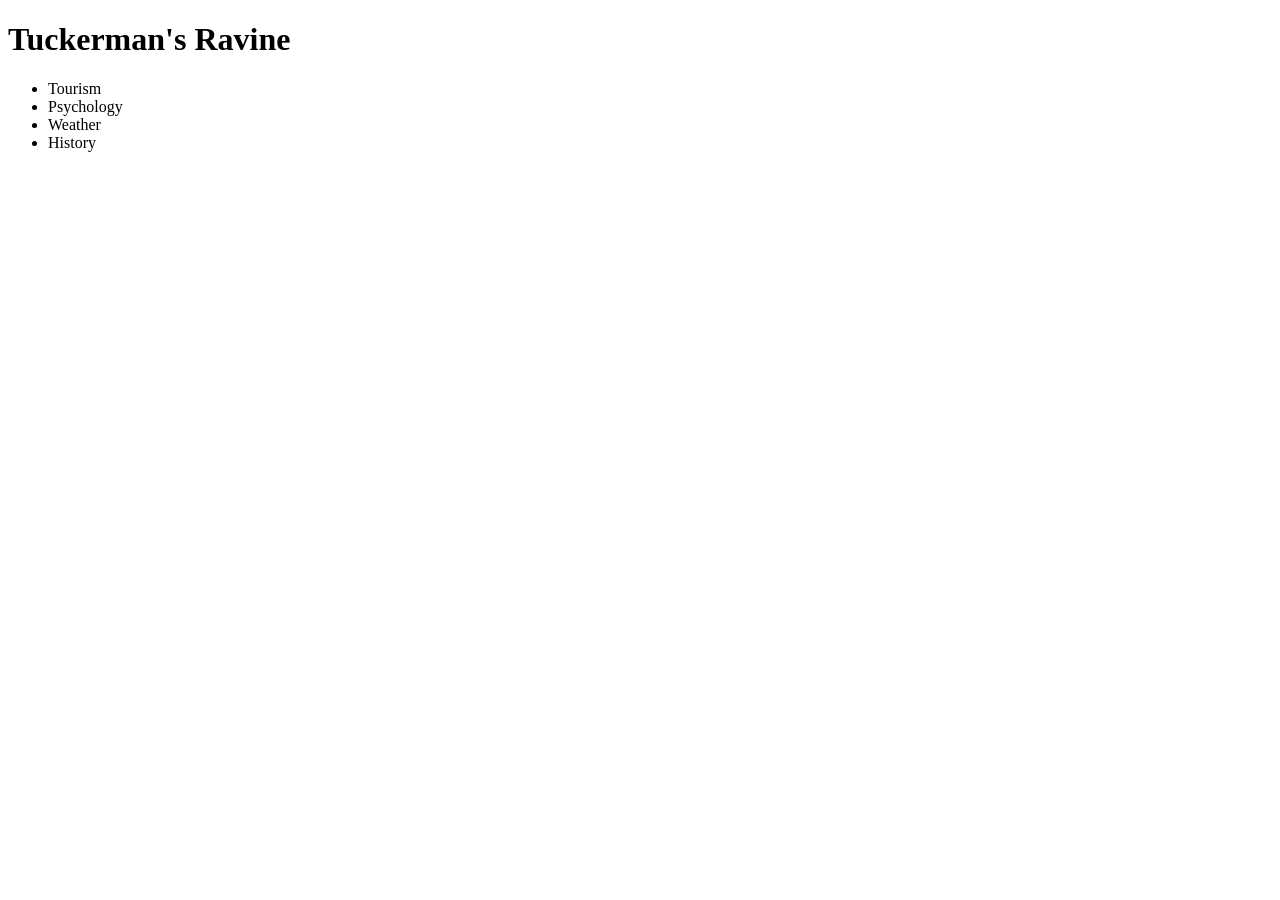
==== index.html @ 68ccd43e "init commit" ====
<!DOCTYPE html>
<html>
    <head>
        <title>Tuckerman's Ravine Project</title>
    </head>

    <body>
        <h1 id="mainTitle">Tuckerman's Ravine</h1>

        <ul>
            <li href="./tourism.html">Tourism</li>
            <li href="./psychology.html">Psychology</li>
            <li href="./weather.html">Weather</li>
            <li href="./history.html">History</li>
        </ul>


    </body>
</html>
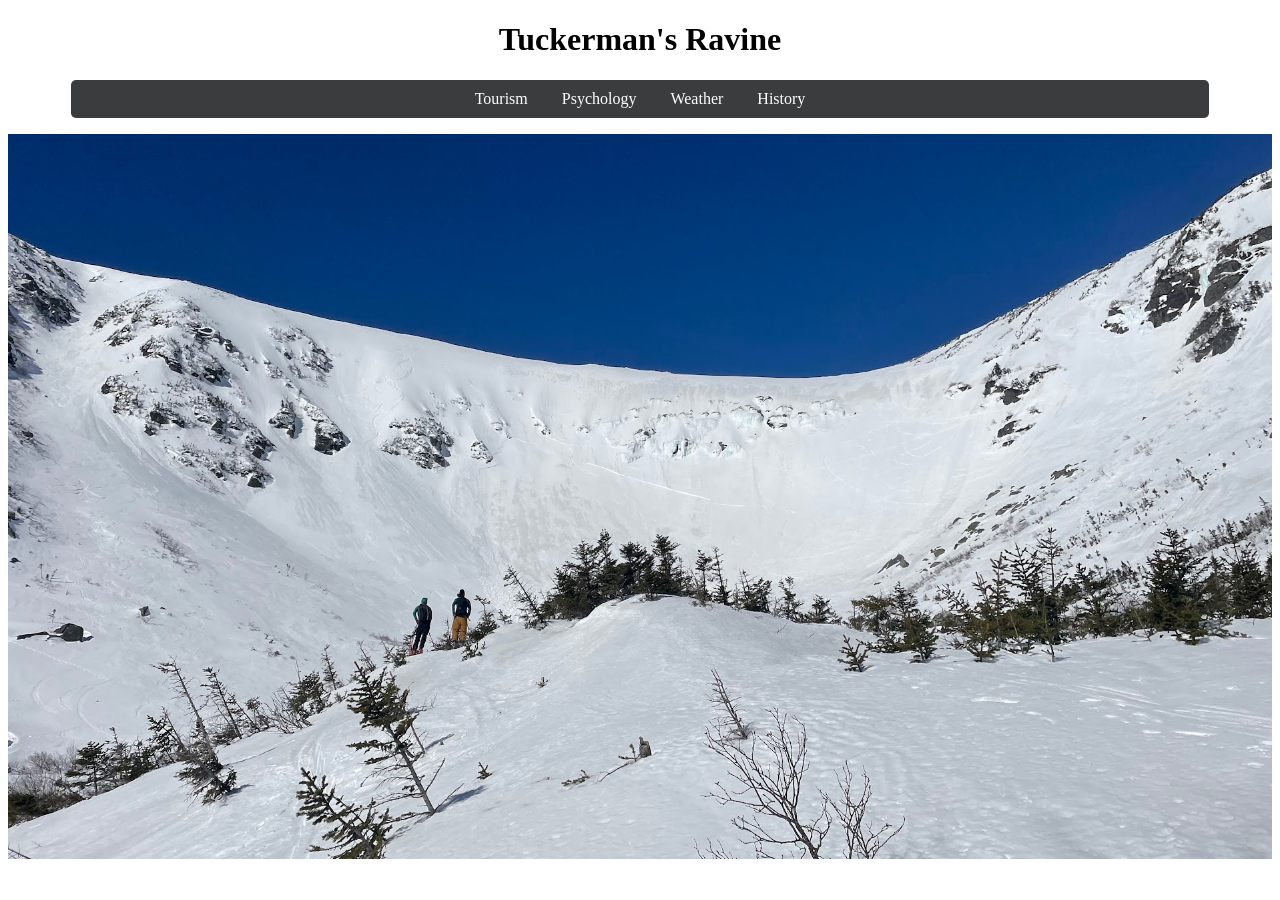
==== commit 2e24fc1b: "added some stuff" ====
--- a/index.html
+++ b/index.html
@@ -2,18 +2,20 @@
 <html>
     <head>
         <title>Tuckerman's Ravine Project</title>
+        <link rel="stylesheet" href="./indexStyle.css"/>
     </head>
 
     <body>
         <h1 id="mainTitle">Tuckerman's Ravine</h1>
 
-        <ul>
-            <li href="./tourism.html">Tourism</li>
-            <li href="./psychology.html">Psychology</li>
-            <li href="./weather.html">Weather</li>
-            <li href="./history.html">History</li>
+        <ul id="optionBar">
+            <li><a href="./tourism.html">Tourism</a></li>
+            <li><a href="./psychology.html">Psychology</a></li>
+            <li><a href="./weather,html">Weather</a></li>
+            <li><a href="./history.html">History</a></li>
         </ul>
 
+        <img id="mainPageBowl" src="./mainPageBowl.jpg"/>
 
     </body>
 </html>
--- a/indexStyle.css
+++ b/indexStyle.css
@@ -0,0 +1,41 @@
+#mainTitle {
+    text-align: center;
+    color: black;
+}
+
+#optionBar {
+    background-color: #3b3c3d;
+    border-radius: 5px;
+    margin-left: 5%;
+    margin-right: 5%;
+    text-align: center;
+    padding-left: 10%;
+    padding-right: 10%;
+    padding-top: 10px;
+    padding-bottom: 10px;
+
+}
+
+li {
+    display: inline-block;
+
+}
+
+li a {
+    text-decoration: none;
+    color: white;
+    padding-left: 15px;
+    padding-right: 15px;
+    padding-top: 5px;
+    padding-bottom: 5px;
+    border-radius: 5px;
+}
+
+li a:hover {
+    background-color: #161717;
+}
+
+#mainPageBowl {
+    max-width: 100%;
+    width: auto;
+}
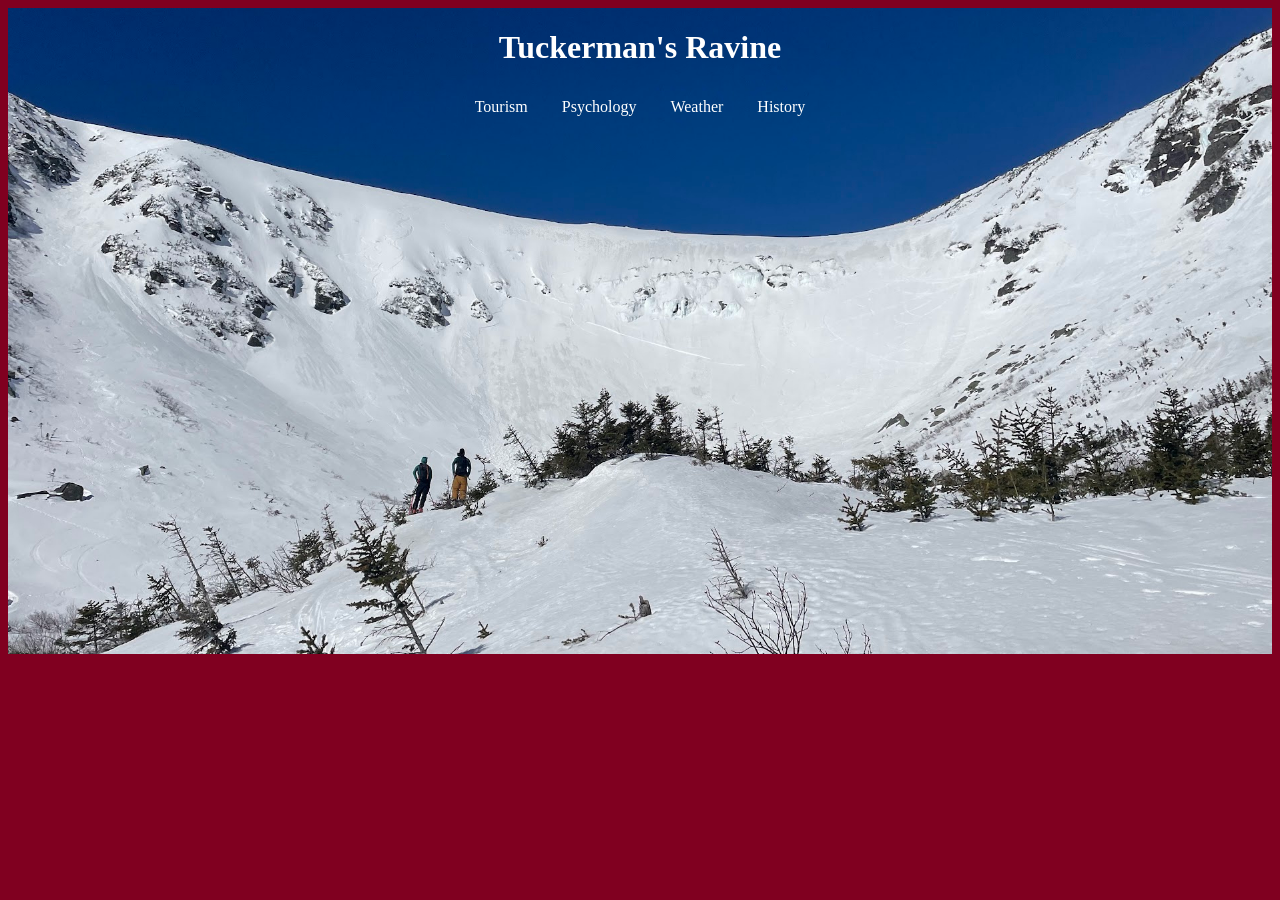
==== commit e1d87e72: "fixed main page" ====
--- a/index.html
+++ b/index.html
@@ -6,16 +6,20 @@
     </head>
 
     <body>
-        <h1 id="mainTitle">Tuckerman's Ravine</h1>
+        <div id="frontPage">
+            <div id="itemsOnImage">
+                <h1 id="mainTitle">Tuckerman's Ravine</h1>
 
-        <ul id="optionBar">
-            <li><a href="./tourism.html">Tourism</a></li>
-            <li><a href="./psychology.html">Psychology</a></li>
-            <li><a href="./weather,html">Weather</a></li>
-            <li><a href="./history.html">History</a></li>
-        </ul>
+                <ul id="optionBar">
+                    <li><a href="./tourism.html">Tourism</a></li>
+                    <li><a href="./psychology.html">Psychology</a></li>
+                    <li><a href="./weather,html">Weather</a></li>
+                    <li><a href="./history.html">History</a></li>
+                </ul>
+            </div>
 
-        <img id="mainPageBowl" src="./mainPageBowl.jpg"/>
+            <img id="mainPageBowl" src="./mainPageBowl.jpg"/>
+        </div>
 
     </body>
 </html>
--- a/indexStyle.css
+++ b/indexStyle.css
@@ -1,6 +1,10 @@
+/*
 #mainTitle {
     text-align: center;
     color: black;
+}
+
+#frontPage {
 }
 
 #optionBar {
@@ -39,3 +43,60 @@
     max-width: 100%;
     width: auto;
 }
+*/
+
+body {
+    background-color: #800020;
+}
+
+#frontPage{
+    display: grid;
+    grid-template-areas: "overlay";
+}
+
+#itemsOnImage {
+    grid-area: overlay;
+    margin-bottom: 50%;
+}
+
+#mainPageBowl {
+    grid-area: overlay;
+    max-width: 100%;
+    width: auto;
+    z-index: -5;
+}
+
+#mainTitle {
+    grid-area: overlay;
+    text-align: center; 
+    color: white;
+}
+
+#optionBar {
+    margin-left: 5%;
+    margin-right: 5%;
+    text-align: center;
+    padding-left: 10%;
+    padding-right: 10%;
+    padding-top: 10px;
+    padding-bottom: 10px;
+
+}
+
+li {
+    display: inline-block;
+}
+
+li a {
+    text-decoration: none;
+    color: white;
+    padding-left: 15px;
+    padding-right: 15px;
+    padding-top: 5px;
+    padding-bottom: 5px;
+    border-radius: 5px;
+}
+
+li a:hover {
+    background-color: rgba(255, 255, 255, .05); 
+}
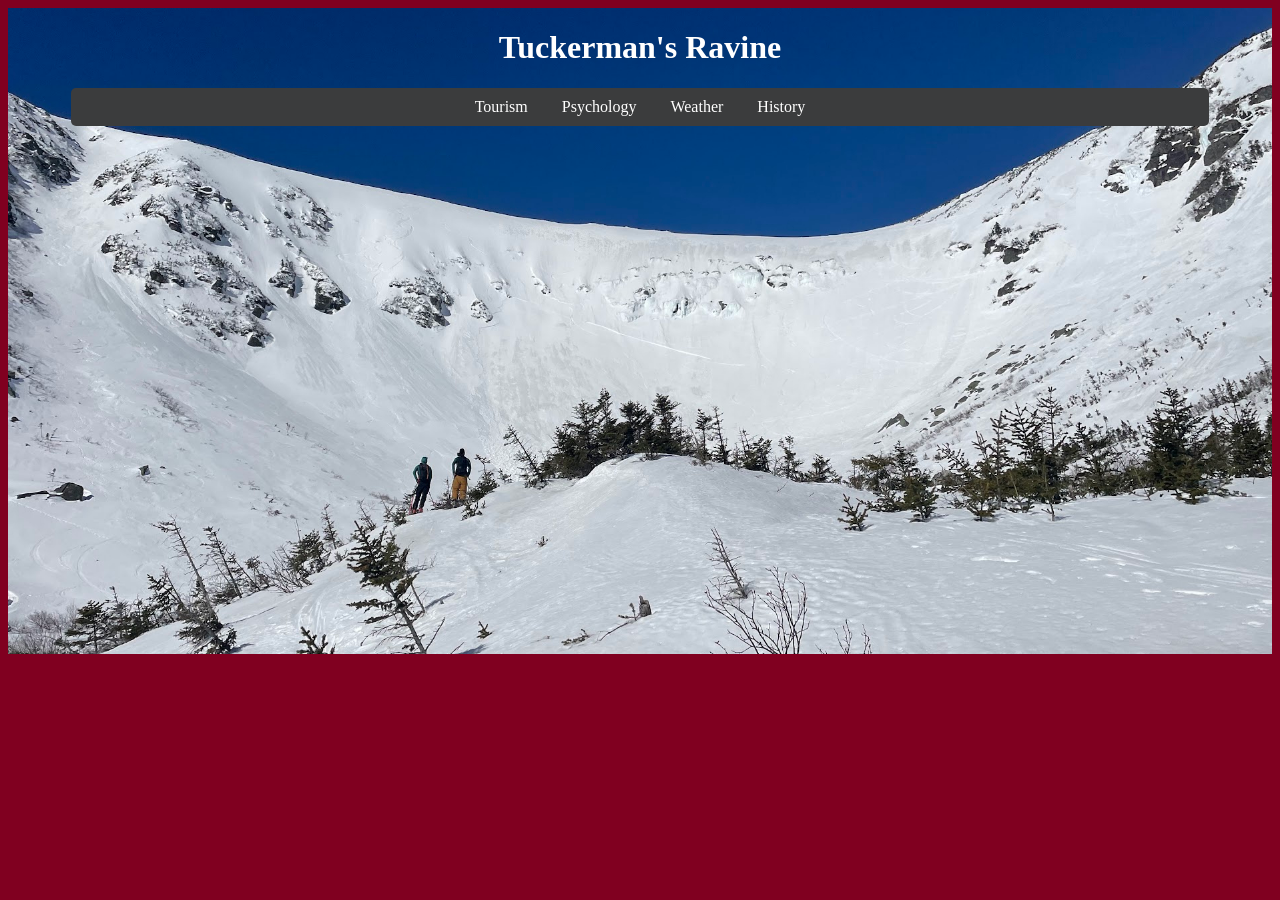
==== commit 20a2b2ea: "Added dropdowns" ====
--- a/index.html
+++ b/index.html
@@ -11,10 +11,35 @@
                 <h1 id="mainTitle">Tuckerman's Ravine</h1>
 
                 <ul id="optionBar">
-                    <li><a href="./tourism.html">Tourism</a></li>
-                    <li><a href="./psychology.html">Psychology</a></li>
-                    <li><a href="./weather,html">Weather</a></li>
-                    <li><a href="./history.html">History</a></li>
+                    <li class="dropdown">
+                        <a href="./tourism.html">Tourism</a>
+                        <ul class="dropdown-content">
+                            <li><a href="#">Hiking</a></li>
+                            <li><a href="#">Skiing</a></li>
+                            <li><a href="#">Camping</a></li>
+                        </ul>
+                    </li>
+                    <li class="dropdown">
+                        <a href="./psychology.html">Psychology</a>
+                        <ul class="dropdown-content">
+                            <li><a href="#">Mental</a></li>
+                            <li><a href="#">Research</a></li>
+                        </ul>
+                    </li>
+                    <li class="dropdown">
+                        <a href="./weather.html">Weather</a>
+                        <ul class="dropdown-content">
+                            <li><a href="#">Current Conditions</a></li>
+                            <li><a href="#">Forecast</a></li>
+                        </ul>
+                    </li>
+                    <li class="dropdown">
+                        <a href="./history.html">History</a>
+                        <ul class="dropdown-content">
+                            <li><a href="#">Timeline</a></li>
+                            <li><a href="#">Famous Events</a></li>
+                        </ul>
+                    </li>
                 </ul>
             </div>
 
--- a/indexStyle.css
+++ b/indexStyle.css
@@ -1,4 +1,3 @@
-/*
 #mainTitle {
     text-align: center;
     color: black;
@@ -39,11 +38,44 @@
     background-color: #161717;
 }
 
+.dropdown {
+    position: relative;
+    display: inline-block;
+}
+
+.dropdown-content {
+    display: none;
+    position: absolute;
+    background-color: #3b3c3d;
+    min-width: 160px;
+    box-shadow: 0px 8px 16px 0px rgba(0,0,0,0.2);
+    z-index: 1;
+    border-radius: 5px;
+}
+
+.dropdown-content li {
+    display: block;
+}
+
+.dropdown-content li a {
+    padding: 12px 16px;
+    text-decoration: none;
+    display: block;
+    color: white;
+}
+
+.dropdown-content li a:hover {
+    background-color: #161717;
+}
+
+.dropdown:hover .dropdown-content {
+    display: block;
+}
+
 #mainPageBowl {
     max-width: 100%;
     width: auto;
 }
-*/
 
 body {
     background-color: #800020;
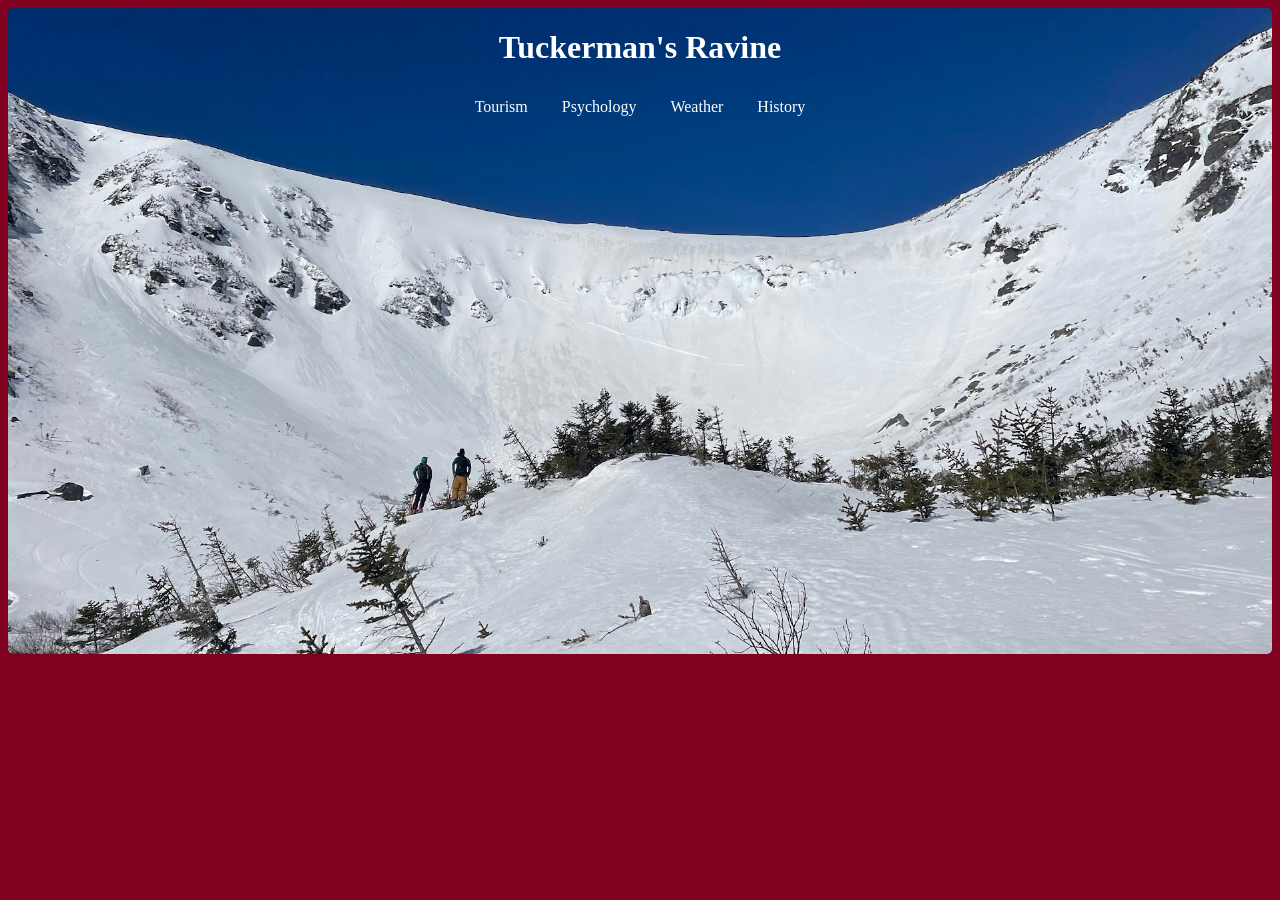
==== commit 75f169a6: "cleaned up vibes" ====
--- a/index.html
+++ b/index.html
@@ -12,7 +12,7 @@
 
                 <ul id="optionBar">
                     <li class="dropdown">
-                        <a href="./tourism.html">Tourism</a>
+                        <a href="./tourism/tourism.html">Tourism</a>
                         <ul class="dropdown-content">
                             <li><a href="#">Hiking</a></li>
                             <li><a href="#">Skiing</a></li>
@@ -20,21 +20,21 @@
                         </ul>
                     </li>
                     <li class="dropdown">
-                        <a href="./psychology.html">Psychology</a>
+                        <a href="./psychology/psychology.html">Psychology</a>
                         <ul class="dropdown-content">
                             <li><a href="#">Mental</a></li>
                             <li><a href="#">Research</a></li>
                         </ul>
                     </li>
                     <li class="dropdown">
-                        <a href="./weather.html">Weather</a>
+                        <a href="./weather/weather.html">Weather</a>
                         <ul class="dropdown-content">
                             <li><a href="#">Current Conditions</a></li>
                             <li><a href="#">Forecast</a></li>
                         </ul>
                     </li>
                     <li class="dropdown">
-                        <a href="./history.html">History</a>
+                        <a href="./history/history.html">History</a>
                         <ul class="dropdown-content">
                             <li><a href="#">Timeline</a></li>
                             <li><a href="#">Famous Events</a></li>
@@ -43,7 +43,7 @@
                 </ul>
             </div>
 
-            <img id="mainPageBowl" src="./mainPageBowl.jpg"/>
+            <img id="mainPageBowl" src="./pictures/mainPageBowl.jpg"/>
         </div>
 
     </body>
--- a/indexStyle.css
+++ b/indexStyle.css
@@ -1,13 +1,13 @@
 #mainTitle {
-    text-align: center;
-    color: black;
+    grid-area: overlay;
+    text-align: center; 
+    color: white;
 }
 
 #frontPage {
 }
 
 #optionBar {
-    background-color: #3b3c3d;
     border-radius: 5px;
     margin-left: 5%;
     margin-right: 5%;
@@ -35,7 +35,7 @@
 }
 
 li a:hover {
-    background-color: #161717;
+    background-color: rgba(255, 255, 255, .05); 
 }
 
 .dropdown {
@@ -44,11 +44,11 @@
 }
 
 .dropdown-content {
+    margin-top: 10px;
     display: none;
     position: absolute;
-    background-color: #3b3c3d;
-    min-width: 160px;
-    box-shadow: 0px 8px 16px 0px rgba(0,0,0,0.2);
+    /*background-color: rgba(0, 0, 0, 0.2);*/
+    /*box-shadow: 0px 8px 16px 0px rgba(0,0,0,0.2);*/
     z-index: 1;
     border-radius: 5px;
 }
@@ -72,11 +72,6 @@
     display: block;
 }
 
-#mainPageBowl {
-    max-width: 100%;
-    width: auto;
-}
-
 body {
     background-color: #800020;
 }
@@ -92,17 +87,13 @@
 }
 
 #mainPageBowl {
+    border-radius: 5px;
     grid-area: overlay;
     max-width: 100%;
     width: auto;
     z-index: -5;
 }
 
-#mainTitle {
-    grid-area: overlay;
-    text-align: center; 
-    color: white;
-}
 
 #optionBar {
     margin-left: 5%;
@@ -115,20 +106,3 @@
 
 }
 
-li {
-    display: inline-block;
-}
-
-li a {
-    text-decoration: none;
-    color: white;
-    padding-left: 15px;
-    padding-right: 15px;
-    padding-top: 5px;
-    padding-bottom: 5px;
-    border-radius: 5px;
-}
-
-li a:hover {
-    background-color: rgba(255, 255, 255, .05); 
-}
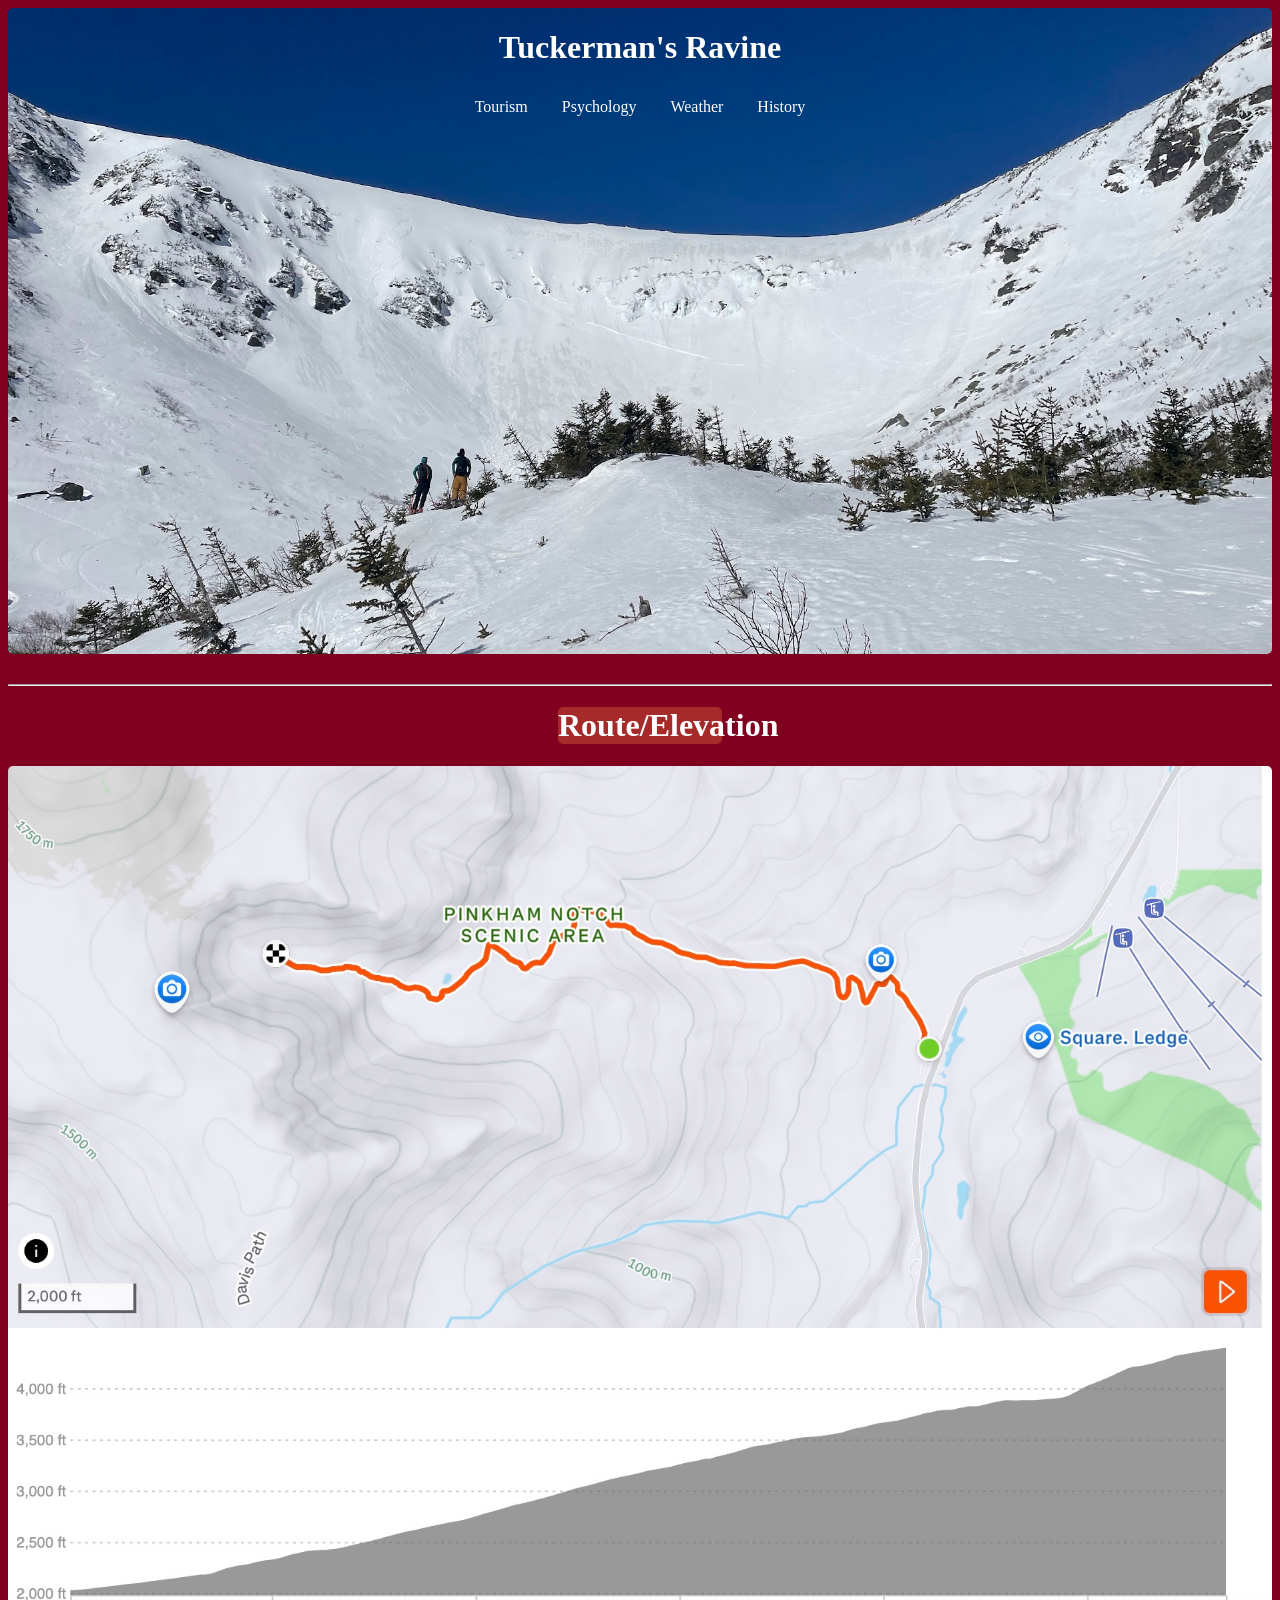
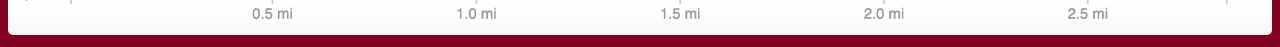
==== commit 2707786e: "added api call for current weather" ====
--- a/index.html
+++ b/index.html
@@ -29,7 +29,7 @@
                     <li class="dropdown">
                         <a href="./weather/weather.html">Weather</a>
                         <ul class="dropdown-content">
-                            <li><a href="#">Current Conditions</a></li>
+                            <li><a href="./weather/currentWeather.html">Current Conditions</a></li>
                             <li><a href="#">Forecast</a></li>
                         </ul>
                     </li>
@@ -46,5 +46,9 @@
             <img id="mainPageBowl" src="./pictures/mainPageBowl.jpg"/>
         </div>
 
+        <hr>
+
+        <h1 id="mapTitle">Route/Elevation</h1>
+        <img id="mapToBowl" src="./pictures/mapToBowl.jpg">
     </body>
 </html>
--- a/indexStyle.css
+++ b/indexStyle.css
@@ -4,7 +4,13 @@
     color: white;
 }
 
-#frontPage {
+body {
+    background-color: #800020;
+}
+
+#frontPage{
+    display: grid;
+    grid-template-areas: "overlay";
 }
 
 #optionBar {
@@ -35,7 +41,6 @@
 }
 
 li a:hover {
-    background-color: rgba(255, 255, 255, .05); 
 }
 
 .dropdown {
@@ -44,12 +49,15 @@
 }
 
 .dropdown-content {
-    margin-top: 10px;
+    padding-left: 0px;
+    margin-top: 5px;
     display: none;
     position: absolute;
-    /*background-color: rgba(0, 0, 0, 0.2);*/
+    background-color: rgba(255, 255, 255, .05);
     /*box-shadow: 0px 8px 16px 0px rgba(0,0,0,0.2);*/
     z-index: 1;
+    left: 50%;
+    transform: translate(-50%);
     border-radius: 5px;
 }
 
@@ -62,28 +70,19 @@
     text-decoration: none;
     display: block;
     color: white;
+    border-radius: 0px;
 }
 
 .dropdown-content li a:hover {
-    background-color: #161717;
+    background-color: rgba(0, 0, 0, .05);
 }
 
 .dropdown:hover .dropdown-content {
     display: block;
 }
 
-body {
-    background-color: #800020;
-}
-
-#frontPage{
-    display: grid;
-    grid-template-areas: "overlay";
-}
-
 #itemsOnImage {
     grid-area: overlay;
-    margin-bottom: 50%;
 }
 
 #mainPageBowl {
@@ -106,3 +105,23 @@
 
 }
 
+hr {
+    margin-top: 30px;
+    color: #a52a2a;
+}
+
+#mapTitle {
+    text-align: center;
+    background-color: #a52a2a;
+    color: white;
+    margin-left: 550px;
+    margin-right: 550px;
+    border-radius: 5px;
+}
+
+#mapToBowl {
+    border-radius: 5px;
+    max-width: 100%;
+    width: auto;
+}
+
